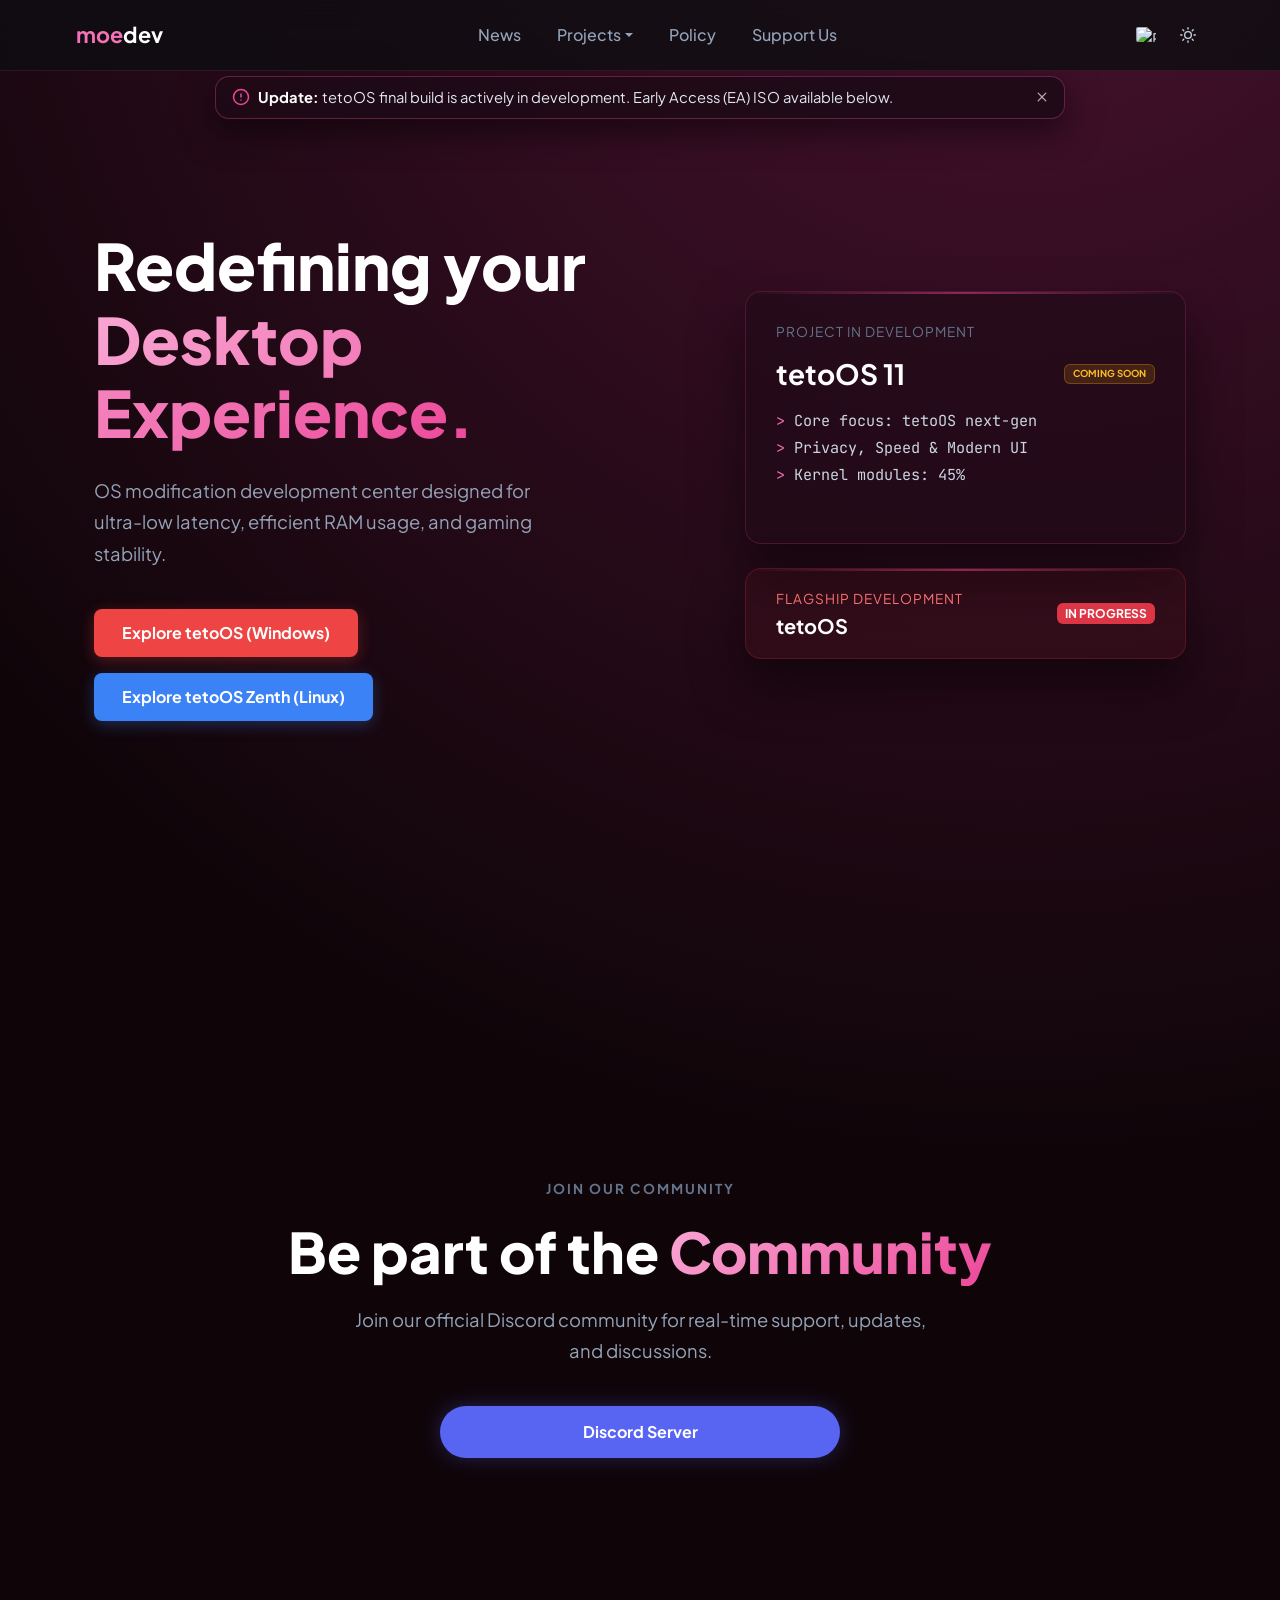
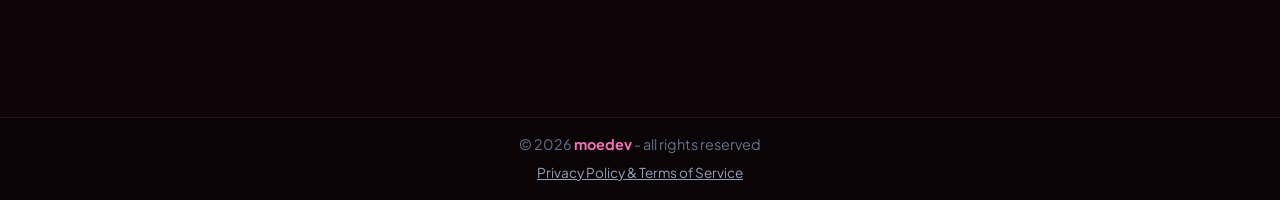
==== index.html @ bb1ecc6c "Add files via upload" ====
﻿<!DOCTYPE html>
<html lang="en">
<head>
    <meta charset="UTF-8">
    <meta name="viewport" content="width=device-width, initial-scale=1.0">
    <title>moedev & tetoOS - High Performance OS Modification & Tools</title>
    <meta name="description" content="moedev & tetoOS - Lightweight, debloated Windows and Linux OS modification development center. Optimized for ultra-low latency, low RAM usage, and gaming stability.">
    <meta name="keywords" content="tetoOS, moedev, Windows 10 LTSC mod, debloated Windows, custom Windows ISO, tpkg, package manager, low latency OS, gaming Windows, Kasane Teto, Zenth Linux">
    <meta name="author" content="moedev Project">
    <meta name="robots" content="index, follow, max-image-preview:large">
    <meta name="theme-color" content="#ec4899">
    <link rel="canonical" href="https://moedev.eu.org/">
    <link rel="icon" type="image/webp" href="img/t_ic.webp">

    <!-- OG -->
    <meta property="og:type" content="website">
    <meta property="og:url" content="https://moedev.eu.org/">
    <meta property="og:site_name" content="moedev Project">
    <meta property="og:title" content="moedev & tetoOS - Redefining your Desktop Experience">
    <meta property="og:description" content="OS modification development center designed for ultra-low latency, efficient RAM usage, and gaming stability.">
    <meta property="og:image" content="https://moedev.eu.org/img/t_ic.webp">
    <meta property="og:locale" content="en_US">

    <!-- Twitter -->
    <meta name="twitter:card" content="summary_large_image">
    <meta name="twitter:title" content="moedev & tetoOS - Redefining your Desktop Experience">
    <meta name="twitter:description" content="OS modification development center designed for ultra-low latency, efficient RAM usage, and gaming stability.">
    <meta name="twitter:image" content="https://moedev.eu.org/img/t_ic.webp">

    <!-- Schema.org -->
    <script type="application/ld+json">
    {
      "@context": "https://schema.org",
      "@type": "WebSite",
      "name": "moedev & tetoOS",
      "url": "https://moedev.eu.org/",
      "description": "OS modification development center designed for ultra-low latency, efficient RAM usage, and gaming stability.",
      "publisher": {
        "@type": "Organization",
        "name": "moedev Project",
        "logo": "https://moedev.eu.org/img/teto10.webp"
      }
    }
    </script>

    <!-- Preconnect -->
    <link rel="preconnect" href="https://cdn.jsdelivr.net">
    <link rel="preconnect" href="https://fonts.googleapis.com">
    <link rel="preconnect" href="https://fonts.gstatic.com" crossorigin>
    <link rel="preconnect" href="https://flagcdn.com">
    <!-- Bootstrap -->
    <link href="https://cdn.jsdelivr.net/npm/bootstrap@5.3.0/dist/css/bootstrap.min.css" rel="stylesheet">
    <!-- Fonts -->
    <link href="https://fonts.googleapis.com/css2?family=Plus+Jakarta+Sans:wght@400;500;700;800&family=JetBrains+Mono:wght@400;700&display=swap" rel="stylesheet">
    <link rel="stylesheet" href="css/main.css?v=2.7">
</head>
<body class="moe-theme">

    <!-- Navbar -->
    <nav id="main-nav"></nav>

    <!-- Notice -->
    <div class="floating-banner-container">
        <div class="alert alert-update fade show d-flex align-items-center mb-0" role="alert">
            <div class="banner-icon me-2 d-flex align-items-center" style="flex-shrink: 0;">
                <svg viewBox="0 0 24 24" width="18" height="18" fill="none" stroke="currentColor" stroke-width="2" stroke-linecap="round" stroke-linejoin="round">
                    <circle cx="12" cy="12" r="10"></circle>
                    <line x1="12" y1="8" x2="12" y2="12"></line>
                    <line x1="12" y1="16" x2="12.01" y2="16"></line>
                </svg>
            </div>
            <div class="banner-text flex-grow-1" data-i18n="global_update_notice">
                <strong>Update:</strong> tetoOS final build is actively in development. Early Access (EA) ISO available below.
            </div>
            <button type="button" class="btn-close banner-close-btn ms-2" data-bs-dismiss="alert" aria-label="Close"></button>
        </div>
    </div>

    <!-- Hero -->
    <main id="home-view">
        <div class="hero-wrapper container fade-in-smooth">
            <div class="row align-items-center w-100 m-0">
                <div class="col-lg-6 mb-5 mb-lg-0">
                    <!-- <div class="status-badge"><span class="dot"></span> <span data-i18n="badge_moedev_projects">MOEDEV PROJECTs</span></div> -->
                    <h1 class="main-title" data-i18n="hero_title">Redefining your<br><span class="text-gradient">Desktop Experience.</span></h1>
                    <p class="hero-desc" data-i18n="hero_desc">OS modification development center designed for ultra-low latency, efficient RAM usage, and gaming stability.</p>
                    <div class="d-flex flex-wrap gap-3">
                        <a href="teto.html" class="btn btn-primary-red" data-i18n="btn_explore_win">Explore tetoOS (Windows)</a>
                        <a href="zenth.html" class="btn btn-primary-blue" data-i18n="btn_explore_linux">Explore tetoOS Zenth (Linux)</a>
                    </div>
                </div>
                <div class="col-lg-6">
                    <div class="row gap-4 justify-content-end">
                        <div class="col-12 col-md-10">
                            <div class="glass-card">
                                <span class="system-label" data-i18n="card_dev_label">Project In Development</span>
                                <div class="d-flex justify-content-between align-items-center mb-3">
                                    <h3 class="m-0 fw-bold" style="color: #fff;">tetoOS 11</h3>
                                    <span class="badge badge-comingsoon" data-i18n="badge_coming_soon">COMING SOON</span>
                                </div>
                                <div class="system-font mb-4" data-i18n="card_teto11_desc">
                                    <span style="color: #10b981;">></span> Core focus: tetoOS next-gen<br>
                                    <span style="color: #10b981;">></span> Privacy, Speed & Modern UI<br>
                                    <span style="color: #10b981;">></span> Kernel modules: 45%<br>
                                </div>
                            </div>
                        </div>
                        <div class="col-12 col-md-10">
                            <div class="glass-card" style="padding: 20px 30px; background: rgba(239, 68, 68, 0.05); border-color: rgba(239, 68, 68, 0.2);">
                                <div class="d-flex justify-content-between align-items-center">
                                    <div>
                                        <span class="system-label" style="margin-bottom: 5px; color: #f87171;" data-i18n="card_stable_label">Flagship Development</span>
                                        <h5 class="m-0 fw-bold" style="color: #fff;">tetoOS</h5>
                                    </div>
                                    <span class="badge bg-danger" data-i18n="badge_in_progress">IN PROGRESS</span>
                                </div>
                            </div>
                        </div>
                    </div>
                </div>
            </div>
        </div>
    </main>

    <!-- Shared bottom -->
    <div id="shared-bottom-sections"></div>

    <!-- Modals -->
    <div id="shared-modals"></div>

    <script src="https://cdn.jsdelivr.net/npm/bootstrap@5.3.0/dist/js/bootstrap.bundle.min.js"></script>
    <script src="js/translations.js"></script>
    <script src="js/components.js"></script>
    <script src="js/theme.js"></script>
</body>
</html>
---- css/main.css ----
/* Main stylesheet bundle */
@import url('base.css?v=2.7');
@import url('layout.css?v=2.7');
@import url('components.css?v=2.7');
@import url('oobe.css?v=2.7');
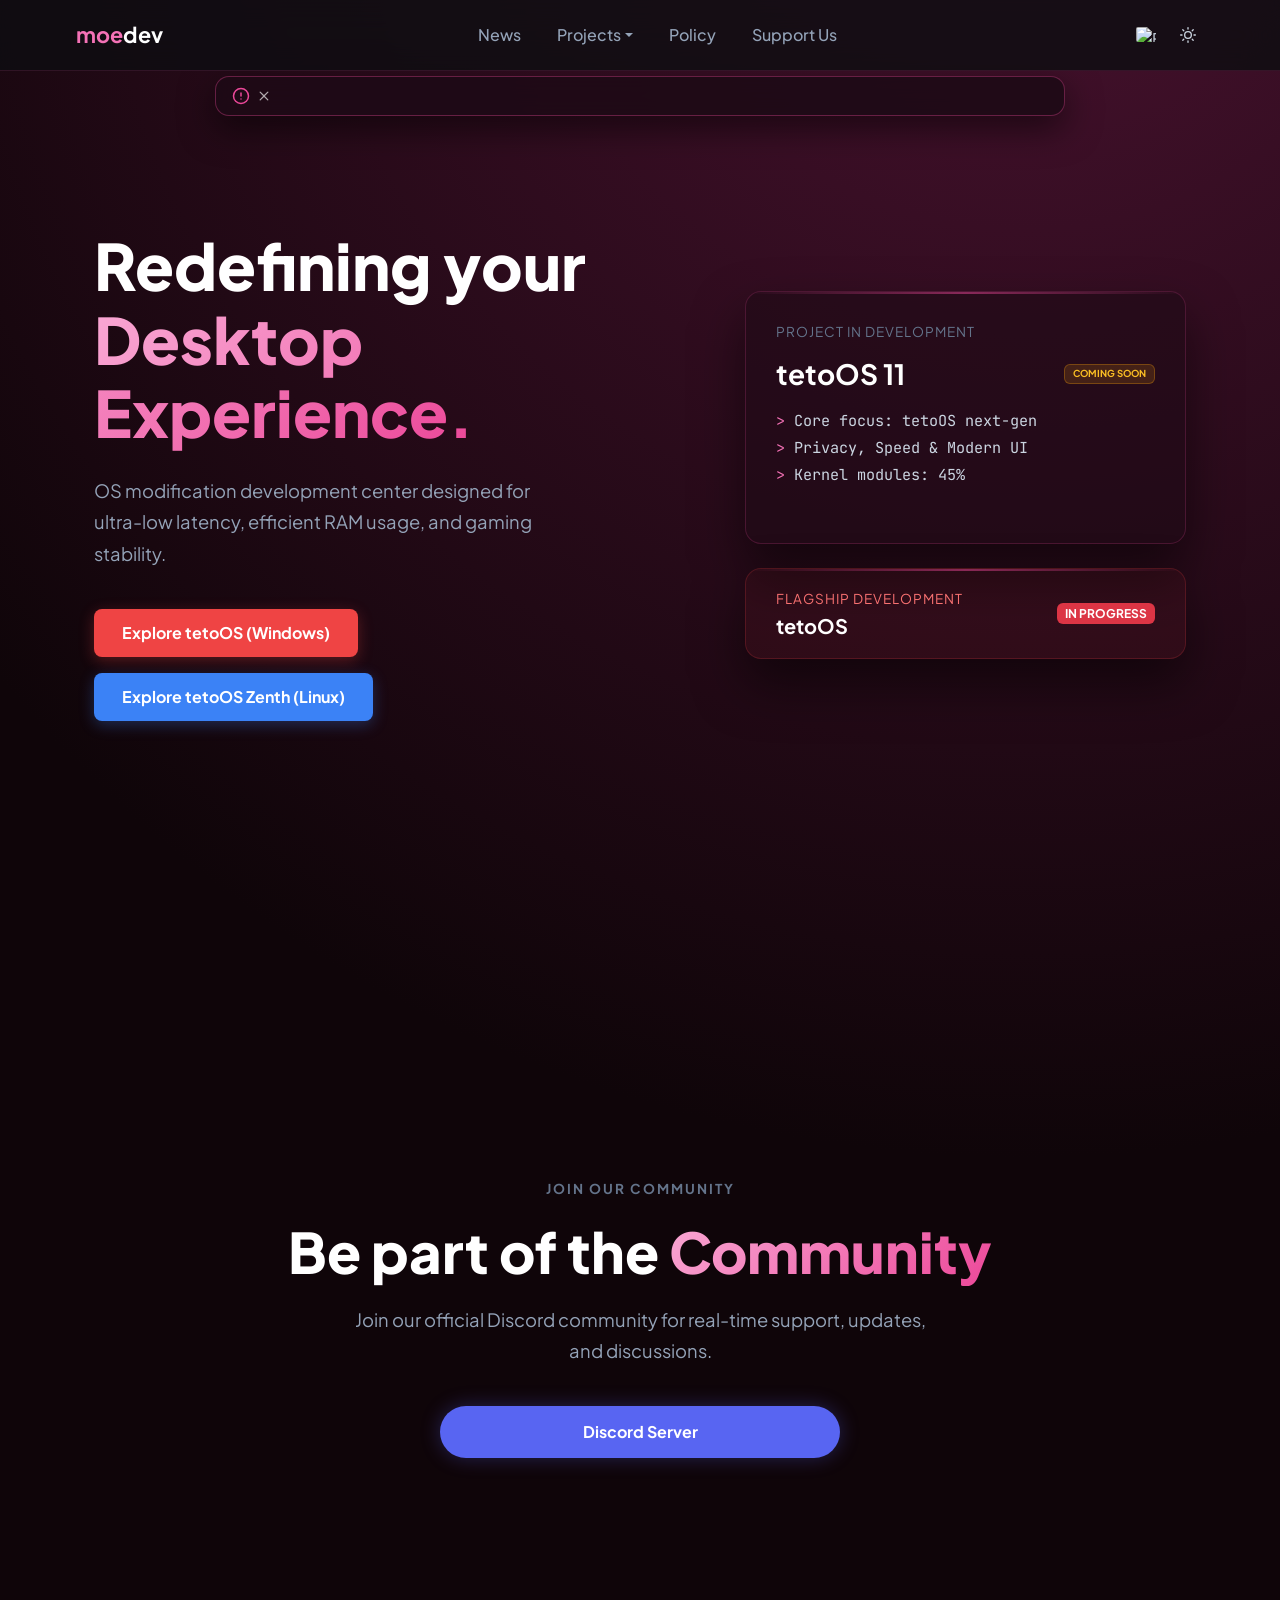
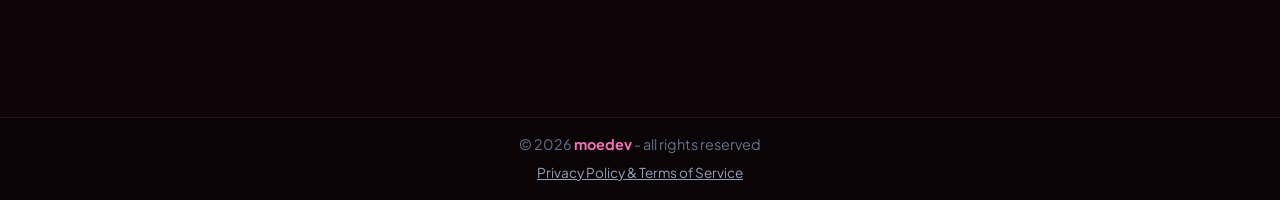
==== commit 49496484: "Update index.html" ====
--- a/index.html
+++ b/index.html
@@ -1,137 +1,137 @@
-﻿<!DOCTYPE html>
-<html lang="en">
-<head>
-    <meta charset="UTF-8">
-    <meta name="viewport" content="width=device-width, initial-scale=1.0">
-    <title>moedev & tetoOS - High Performance OS Modification & Tools</title>
-    <meta name="description" content="moedev & tetoOS - Lightweight, debloated Windows and Linux OS modification development center. Optimized for ultra-low latency, low RAM usage, and gaming stability.">
-    <meta name="keywords" content="tetoOS, moedev, Windows 10 LTSC mod, debloated Windows, custom Windows ISO, tpkg, package manager, low latency OS, gaming Windows, Kasane Teto, Zenth Linux">
-    <meta name="author" content="moedev Project">
-    <meta name="robots" content="index, follow, max-image-preview:large">
-    <meta name="theme-color" content="#ec4899">
-    <link rel="canonical" href="https://moedev.eu.org/">
-    <link rel="icon" type="image/webp" href="img/t_ic.webp">
-
-    <!-- OG -->
-    <meta property="og:type" content="website">
-    <meta property="og:url" content="https://moedev.eu.org/">
-    <meta property="og:site_name" content="moedev Project">
-    <meta property="og:title" content="moedev & tetoOS - Redefining your Desktop Experience">
-    <meta property="og:description" content="OS modification development center designed for ultra-low latency, efficient RAM usage, and gaming stability.">
-    <meta property="og:image" content="https://moedev.eu.org/img/t_ic.webp">
-    <meta property="og:locale" content="en_US">
-
-    <!-- Twitter -->
-    <meta name="twitter:card" content="summary_large_image">
-    <meta name="twitter:title" content="moedev & tetoOS - Redefining your Desktop Experience">
-    <meta name="twitter:description" content="OS modification development center designed for ultra-low latency, efficient RAM usage, and gaming stability.">
-    <meta name="twitter:image" content="https://moedev.eu.org/img/t_ic.webp">
-
-    <!-- Schema.org -->
-    <script type="application/ld+json">
-    {
-      "@context": "https://schema.org",
-      "@type": "WebSite",
-      "name": "moedev & tetoOS",
-      "url": "https://moedev.eu.org/",
-      "description": "OS modification development center designed for ultra-low latency, efficient RAM usage, and gaming stability.",
-      "publisher": {
-        "@type": "Organization",
-        "name": "moedev Project",
-        "logo": "https://moedev.eu.org/img/teto10.webp"
-      }
-    }
-    </script>
-
-    <!-- Preconnect -->
-    <link rel="preconnect" href="https://cdn.jsdelivr.net">
-    <link rel="preconnect" href="https://fonts.googleapis.com">
-    <link rel="preconnect" href="https://fonts.gstatic.com" crossorigin>
-    <link rel="preconnect" href="https://flagcdn.com">
-    <!-- Bootstrap -->
-    <link href="https://cdn.jsdelivr.net/npm/bootstrap@5.3.0/dist/css/bootstrap.min.css" rel="stylesheet">
-    <!-- Fonts -->
-    <link href="https://fonts.googleapis.com/css2?family=Plus+Jakarta+Sans:wght@400;500;700;800&family=JetBrains+Mono:wght@400;700&display=swap" rel="stylesheet">
-    <link rel="stylesheet" href="css/main.css?v=2.7">
-</head>
-<body class="moe-theme">
-
-    <!-- Navbar -->
-    <nav id="main-nav"></nav>
-
-    <!-- Notice -->
-    <div class="floating-banner-container">
-        <div class="alert alert-update fade show d-flex align-items-center mb-0" role="alert">
-            <div class="banner-icon me-2 d-flex align-items-center" style="flex-shrink: 0;">
-                <svg viewBox="0 0 24 24" width="18" height="18" fill="none" stroke="currentColor" stroke-width="2" stroke-linecap="round" stroke-linejoin="round">
-                    <circle cx="12" cy="12" r="10"></circle>
-                    <line x1="12" y1="8" x2="12" y2="12"></line>
-                    <line x1="12" y1="16" x2="12.01" y2="16"></line>
-                </svg>
-            </div>
-            <div class="banner-text flex-grow-1" data-i18n="global_update_notice">
-                <strong>Update:</strong> tetoOS final build is actively in development. Early Access (EA) ISO available below.
-            </div>
-            <button type="button" class="btn-close banner-close-btn ms-2" data-bs-dismiss="alert" aria-label="Close"></button>
-        </div>
-    </div>
-
-    <!-- Hero -->
-    <main id="home-view">
-        <div class="hero-wrapper container fade-in-smooth">
-            <div class="row align-items-center w-100 m-0">
-                <div class="col-lg-6 mb-5 mb-lg-0">
-                    <!-- <div class="status-badge"><span class="dot"></span> <span data-i18n="badge_moedev_projects">MOEDEV PROJECTs</span></div> -->
-                    <h1 class="main-title" data-i18n="hero_title">Redefining your<br><span class="text-gradient">Desktop Experience.</span></h1>
-                    <p class="hero-desc" data-i18n="hero_desc">OS modification development center designed for ultra-low latency, efficient RAM usage, and gaming stability.</p>
-                    <div class="d-flex flex-wrap gap-3">
-                        <a href="teto.html" class="btn btn-primary-red" data-i18n="btn_explore_win">Explore tetoOS (Windows)</a>
-                        <a href="zenth.html" class="btn btn-primary-blue" data-i18n="btn_explore_linux">Explore tetoOS Zenth (Linux)</a>
-                    </div>
-                </div>
-                <div class="col-lg-6">
-                    <div class="row gap-4 justify-content-end">
-                        <div class="col-12 col-md-10">
-                            <div class="glass-card">
-                                <span class="system-label" data-i18n="card_dev_label">Project In Development</span>
-                                <div class="d-flex justify-content-between align-items-center mb-3">
-                                    <h3 class="m-0 fw-bold" style="color: #fff;">tetoOS 11</h3>
-                                    <span class="badge badge-comingsoon" data-i18n="badge_coming_soon">COMING SOON</span>
-                                </div>
-                                <div class="system-font mb-4" data-i18n="card_teto11_desc">
-                                    <span style="color: #10b981;">></span> Core focus: tetoOS next-gen<br>
-                                    <span style="color: #10b981;">></span> Privacy, Speed & Modern UI<br>
-                                    <span style="color: #10b981;">></span> Kernel modules: 45%<br>
-                                </div>
-                            </div>
-                        </div>
-                        <div class="col-12 col-md-10">
-                            <div class="glass-card" style="padding: 20px 30px; background: rgba(239, 68, 68, 0.05); border-color: rgba(239, 68, 68, 0.2);">
-                                <div class="d-flex justify-content-between align-items-center">
-                                    <div>
-                                        <span class="system-label" style="margin-bottom: 5px; color: #f87171;" data-i18n="card_stable_label">Flagship Development</span>
-                                        <h5 class="m-0 fw-bold" style="color: #fff;">tetoOS</h5>
-                                    </div>
-                                    <span class="badge bg-danger" data-i18n="badge_in_progress">IN PROGRESS</span>
-                                </div>
-                            </div>
-                        </div>
-                    </div>
-                </div>
-            </div>
-        </div>
-    </main>
-
-    <!-- Shared bottom -->
-    <div id="shared-bottom-sections"></div>
-
-    <!-- Modals -->
-    <div id="shared-modals"></div>
-
-    <script src="https://cdn.jsdelivr.net/npm/bootstrap@5.3.0/dist/js/bootstrap.bundle.min.js"></script>
-    <script src="js/translations.js"></script>
-    <script src="js/components.js"></script>
-    <script src="js/theme.js"></script>
-</body>
-</html>
+<!DOCTYPE html>
+<html lang="en">
+<head>
+    <meta charset="UTF-8">
+    <meta name="viewport" content="width=device-width, initial-scale=1.0">
+    <title>moedev & tetoOS - High Performance OS Modification & Tools</title>
+    <meta name="description" content="moedev & tetoOS - Lightweight, debloated Windows and Linux OS modification development center. Optimized for ultra-low latency, low RAM usage, and gaming stability.">
+    <meta name="keywords" content="tetoOS, moedev, Windows 10 LTSC mod, debloated Windows, custom Windows ISO, tpkg, package manager, low latency OS, gaming Windows, Kasane Teto, Zenth Linux">
+    <meta name="author" content="moedev Project">
+    <meta name="robots" content="index, follow, max-image-preview:large">
+    <meta name="theme-color" content="#ec4899">
+    <link rel="canonical" href="https://moedev.eu.org/">
+    <link rel="icon" type="image/webp" href="img/t_ic.webp">
 
+    <!-- OG -->
+    <meta property="og:type" content="website">
+    <meta property="og:url" content="https://moedev.eu.org/">
+    <meta property="og:site_name" content="moedev Project">
+    <meta property="og:title" content="moedev & tetoOS - Redefining your Desktop Experience">
+    <meta property="og:description" content="OS modification development center designed for ultra-low latency, efficient RAM usage, and gaming stability.">
+    <meta property="og:image" content="https://moedev.eu.org/img/t_ic.webp">
+    <meta property="og:locale" content="en_US">
+
+    <!-- Twitter -->
+    <meta name="twitter:card" content="summary_large_image">
+    <meta name="twitter:title" content="moedev & tetoOS - Redefining your Desktop Experience">
+    <meta name="twitter:description" content="OS modification development center designed for ultra-low latency, efficient RAM usage, and gaming stability.">
+    <meta name="twitter:image" content="https://moedev.eu.org/img/t_ic.webp">
+
+    <!-- Schema.org -->
+    <script type="application/ld+json">
+    {
+      "@context": "https://schema.org",
+      "@type": "WebSite",
+      "name": "moedev & tetoOS",
+      "url": "https://moedev.eu.org/",
+      "description": "OS modification development center designed for ultra-low latency, efficient RAM usage, and gaming stability.",
+      "publisher": {
+        "@type": "Organization",
+        "name": "moedev Project",
+        "logo": "https://moedev.eu.org/img/teto10.webp"
+      }
+    }
+    </script>
+
+    <!-- Preconnect -->
+    <link rel="preconnect" href="https://cdn.jsdelivr.net">
+    <link rel="preconnect" href="https://fonts.googleapis.com">
+    <link rel="preconnect" href="https://fonts.gstatic.com" crossorigin>
+    <link rel="preconnect" href="https://flagcdn.com">
+    <!-- Bootstrap -->
+    <link href="https://cdn.jsdelivr.net/npm/bootstrap@5.3.0/dist/css/bootstrap.min.css" rel="stylesheet">
+    <!-- Fonts -->
+    <link href="https://fonts.googleapis.com/css2?family=Plus+Jakarta+Sans:wght@400;500;700;800&family=JetBrains+Mono:wght@400;700&display=swap" rel="stylesheet">
+    <link rel="stylesheet" href="css/main.css?v=2.7">
+</head>
+<body class="moe-theme">
+
+    <!-- Navbar -->
+    <nav id="main-nav"></nav>
+
+    <!-- Notice -->
+    <div class="floating-banner-container">
+        <div class="alert alert-update fade show d-flex align-items-center mb-0" role="alert">
+            <div class="banner-icon me-2 d-flex align-items-center" style="flex-shrink: 0;">
+                <svg viewBox="0 0 24 24" width="18" height="18" fill="none" stroke="currentColor" stroke-width="2" stroke-linecap="round" stroke-linejoin="round">
+                    <circle cx="12" cy="12" r="10"></circle>
+                    <line x1="12" y1="8" x2="12" y2="12"></line>
+                    <line x1="12" y1="16" x2="12.01" y2="16"></line>
+                </svg>
+            </div>
+            <!-- <div class="banner-text flex-grow-1" data-i18n="global_update_notice"> -->
+                <!-- <strong>Update:</strong> tetoOS final build is actively in development. Early Access (EA) ISO available below. -->
+            <!-- </div> -->
+            <button type="button" class="btn-close banner-close-btn ms-2" data-bs-dismiss="alert" aria-label="Close"></button>
+        </div>
+    </div>
+
+    <!-- Hero -->
+    <main id="home-view">
+        <div class="hero-wrapper container fade-in-smooth">
+            <div class="row align-items-center w-100 m-0">
+                <div class="col-lg-6 mb-5 mb-lg-0">
+                    <!-- <div class="status-badge"><span class="dot"></span> <span data-i18n="badge_moedev_projects">MOEDEV PROJECTs</span></div> -->
+                    <h1 class="main-title" data-i18n="hero_title">Redefining your<br><span class="text-gradient">Desktop Experience.</span></h1>
+                    <p class="hero-desc" data-i18n="hero_desc">OS modification development center designed for ultra-low latency, efficient RAM usage, and gaming stability.</p>
+                    <div class="d-flex flex-wrap gap-3">
+                        <a href="teto" class="btn btn-primary-red" data-i18n="btn_explore_win">Explore tetoOS (Windows)</a>
+                        <a href="zenth" class="btn btn-primary-blue" data-i18n="btn_explore_linux">Explore tetoOS Zenth (Linux)</a>
+                    </div>
+                </div>
+                <div class="col-lg-6">
+                    <div class="row gap-4 justify-content-end">
+                        <div class="col-12 col-md-10">
+                            <div class="glass-card">
+                                <span class="system-label" data-i18n="card_dev_label">Project In Development</span>
+                                <div class="d-flex justify-content-between align-items-center mb-3">
+                                    <h3 class="m-0 fw-bold" style="color: #fff;">tetoOS 11</h3>
+                                    <span class="badge badge-comingsoon" data-i18n="badge_coming_soon">COMING SOON</span>
+                                </div>
+                                <div class="system-font mb-4" data-i18n="card_teto11_desc">
+                                    <span style="color: #10b981;">></span> Core focus: tetoOS next-gen<br>
+                                    <span style="color: #10b981;">></span> Privacy, Speed & Modern UI<br>
+                                    <span style="color: #10b981;">></span> Kernel modules: 45%<br>
+                                </div>
+                            </div>
+                        </div>
+                        <div class="col-12 col-md-10">
+                            <div class="glass-card" style="padding: 20px 30px; background: rgba(239, 68, 68, 0.05); border-color: rgba(239, 68, 68, 0.2);">
+                                <div class="d-flex justify-content-between align-items-center">
+                                    <div>
+                                        <span class="system-label" style="margin-bottom: 5px; color: #f87171;" data-i18n="card_stable_label">Flagship Development</span>
+                                        <h5 class="m-0 fw-bold" style="color: #fff;">tetoOS</h5>
+                                    </div>
+                                    <span class="badge bg-danger" data-i18n="badge_in_progress">IN PROGRESS</span>
+                                </div>
+                            </div>
+                        </div>
+                    </div>
+                </div>
+            </div>
+        </div>
+    </main>
+
+    <!-- Shared bottom -->
+    <div id="shared-bottom-sections"></div>
+
+    <!-- Modals -->
+    <div id="shared-modals"></div>
+
+    <script src="https://cdn.jsdelivr.net/npm/bootstrap@5.3.0/dist/js/bootstrap.bundle.min.js"></script>
+    <script src="js/translations.js"></script>
+    <script src="js/components.js"></script>
+    <script src="js/theme.js"></script>
+</body>
+</html>
+
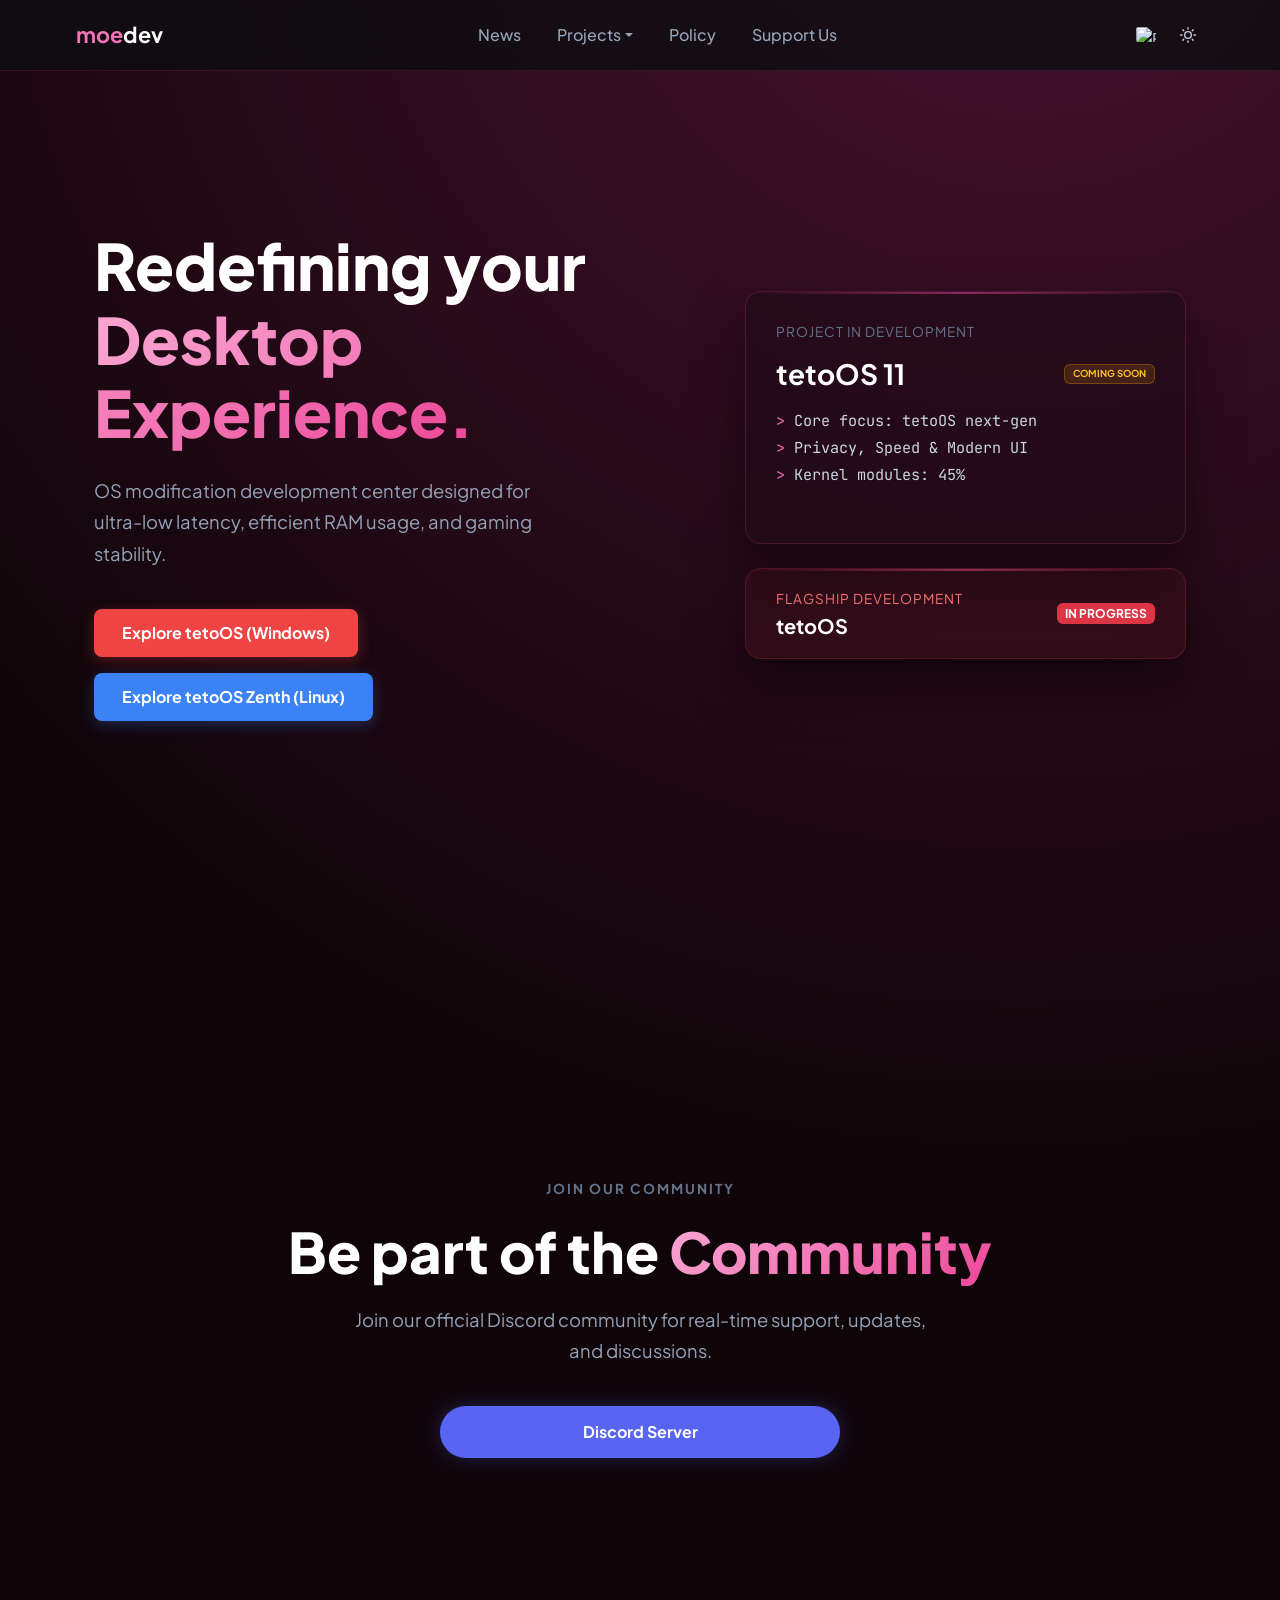
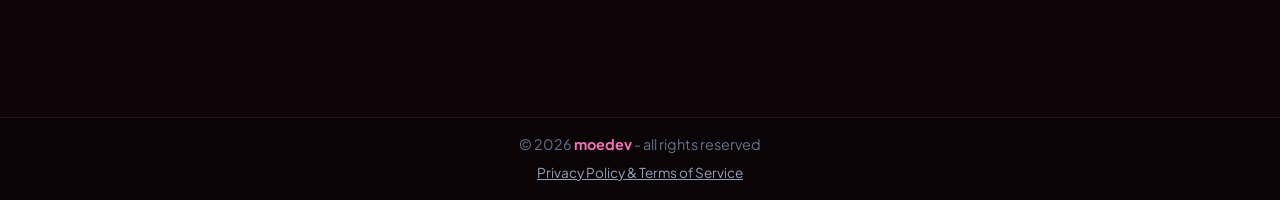
==== commit 2b9dcbbc: "Update index.html" ====
--- a/index.html
+++ b/index.html
@@ -60,21 +60,21 @@
     <nav id="main-nav"></nav>
 
     <!-- Notice -->
-    <div class="floating-banner-container">
-        <div class="alert alert-update fade show d-flex align-items-center mb-0" role="alert">
-            <div class="banner-icon me-2 d-flex align-items-center" style="flex-shrink: 0;">
-                <svg viewBox="0 0 24 24" width="18" height="18" fill="none" stroke="currentColor" stroke-width="2" stroke-linecap="round" stroke-linejoin="round">
-                    <circle cx="12" cy="12" r="10"></circle>
-                    <line x1="12" y1="8" x2="12" y2="12"></line>
-                    <line x1="12" y1="16" x2="12.01" y2="16"></line>
-                </svg>
-            </div>
+    <!-- <div class="floating-banner-container"> -->
+        <!-- <div class="alert alert-update fade show d-flex align-items-center mb-0" role="alert"> -->
+            <!-- <div class="banner-icon me-2 d-flex align-items-center" style="flex-shrink: 0;"> -->
+                <!-- <svg viewBox="0 0 24 24" width="18" height="18" fill="none" stroke="currentColor" stroke-width="2" stroke-linecap="round" stroke-linejoin="round"> -->
+                    <!-- <circle cx="12" cy="12" r="10"></circle> -->
+                    <!-- <line x1="12" y1="8" x2="12" y2="12"></line> -->
+                    <!-- <line x1="12" y1="16" x2="12.01" y2="16"></line> -->
+                <!-- </svg> -->
+            <!-- </div> -->
             <!-- <div class="banner-text flex-grow-1" data-i18n="global_update_notice"> -->
                 <!-- <strong>Update:</strong> tetoOS final build is actively in development. Early Access (EA) ISO available below. -->
             <!-- </div> -->
-            <button type="button" class="btn-close banner-close-btn ms-2" data-bs-dismiss="alert" aria-label="Close"></button>
-        </div>
-    </div>
+            <!-- <button type="button" class="btn-close banner-close-btn ms-2" data-bs-dismiss="alert" aria-label="Close"></button> -->
+        <!-- </div> -->
+    <!-- </div> -->
 
     <!-- Hero -->
     <main id="home-view">
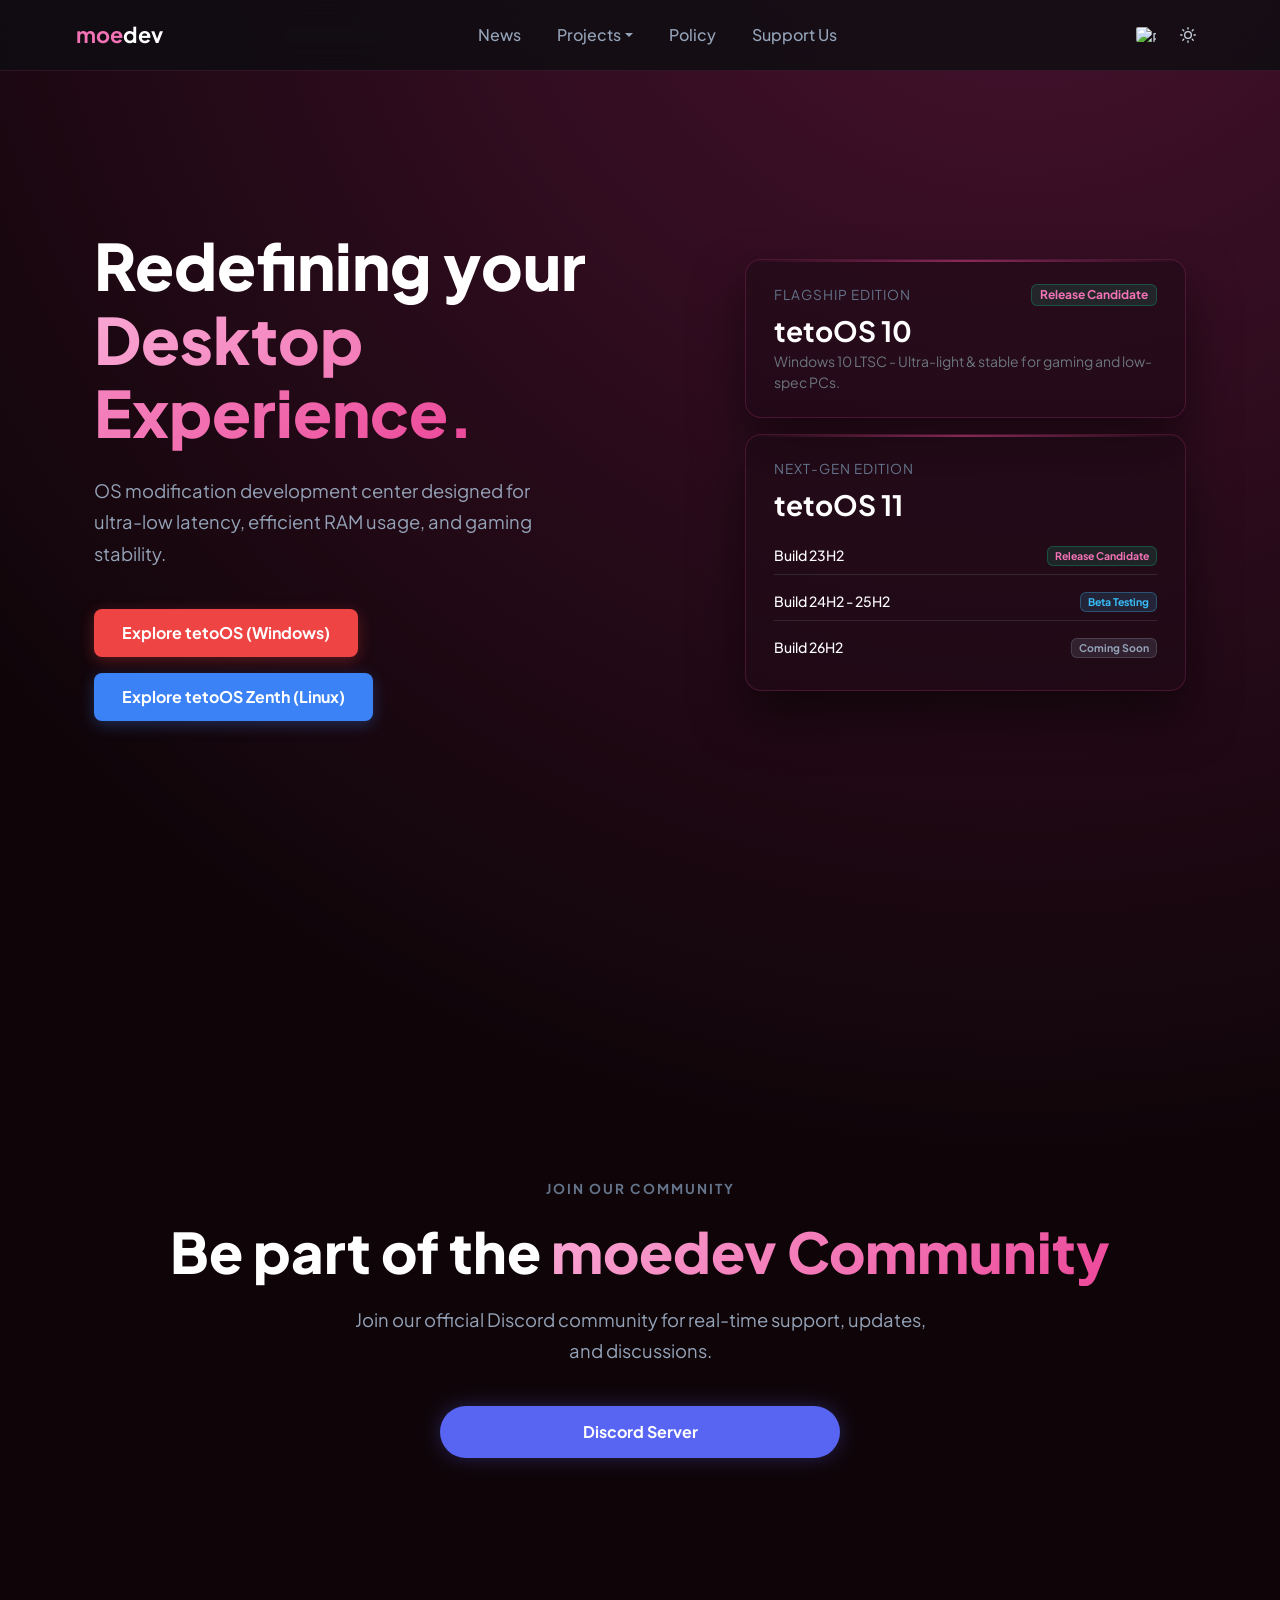
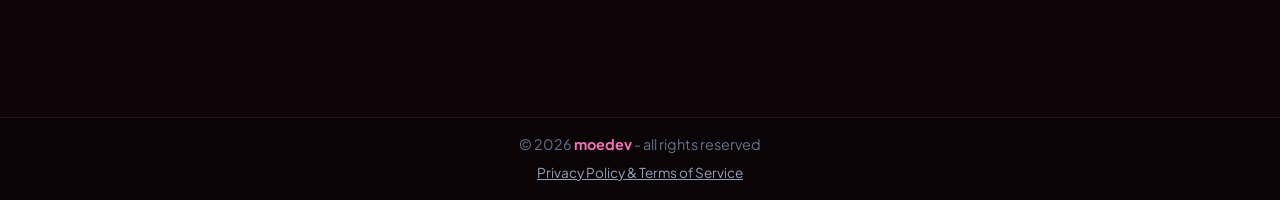
==== commit e4ab262a: "Add files via upload" ====
--- a/index.html
+++ b/index.html
@@ -1,4 +1,4 @@
-<!DOCTYPE html>
+﻿<!DOCTYPE html>
 <html lang="en">
 <head>
     <meta charset="UTF-8">
@@ -60,7 +60,7 @@
     <nav id="main-nav"></nav>
 
     <!-- Notice -->
-    <!-- <div class="floating-banner-container"> -->
+    <div class="floating-banner-container">
         <!-- <div class="alert alert-update fade show d-flex align-items-center mb-0" role="alert"> -->
             <!-- <div class="banner-icon me-2 d-flex align-items-center" style="flex-shrink: 0;"> -->
                 <!-- <svg viewBox="0 0 24 24" width="18" height="18" fill="none" stroke="currentColor" stroke-width="2" stroke-linecap="round" stroke-linejoin="round"> -->
@@ -74,7 +74,7 @@
             <!-- </div> -->
             <!-- <button type="button" class="btn-close banner-close-btn ms-2" data-bs-dismiss="alert" aria-label="Close"></button> -->
         <!-- </div> -->
-    <!-- </div> -->
+    </div>
 
     <!-- Hero -->
     <main id="home-view">
@@ -90,29 +90,37 @@
                     </div>
                 </div>
                 <div class="col-lg-6">
-                    <div class="row gap-4 justify-content-end">
+                    <div class="row gap-3 justify-content-end">
                         <div class="col-12 col-md-10">
-                            <div class="glass-card">
-                                <span class="system-label" data-i18n="card_dev_label">Project In Development</span>
-                                <div class="d-flex justify-content-between align-items-center mb-3">
-                                    <h3 class="m-0 fw-bold" style="color: #fff;">tetoOS 11</h3>
-                                    <span class="badge badge-comingsoon" data-i18n="badge_coming_soon">COMING SOON</span>
+                            <!-- 1. tetoOS 10 (Flagship) -->
+                            <div class="glass-card mb-3" style="padding: 24px 28px;">
+                                <div class="d-flex justify-content-between align-items-center mb-2">
+                                    <span class="system-label m-0" data-i18n="card_teto10_label">Flagship Edition</span>
+                                    <span class="badge" style="background: rgba(16, 185, 129, 0.15); color: #10b981; border: 1px solid rgba(16, 185, 129, 0.3);" data-i18n="badge_rc">Release Candidate</span>
                                 </div>
-                                <div class="system-font mb-4" data-i18n="card_teto11_desc">
-                                    <span style="color: #10b981;">></span> Core focus: tetoOS next-gen<br>
-                                    <span style="color: #10b981;">></span> Privacy, Speed & Modern UI<br>
-                                    <span style="color: #10b981;">></span> Kernel modules: 45%<br>
+                                <h3 class="m-0 fw-bold text-white mb-1">tetoOS 10</h3>
+                                <p class="text-secondary small m-0" data-i18n="card_teto10_desc">Windows 10 LTSC - Ultra-light & stable for gaming and low-spec PCs.</p>
+                            </div>
+
+                            <!-- 2. tetoOS 11 (Next-Gen) -->
+                            <div class="glass-card" style="padding: 24px 28px;">
+                                <div class="mb-2">
+                                    <span class="system-label m-0" data-i18n="card_teto11_label">Next-Gen Edition</span>
                                 </div>
-                            </div>
-                        </div>
-                        <div class="col-12 col-md-10">
-                            <div class="glass-card" style="padding: 20px 30px; background: rgba(239, 68, 68, 0.05); border-color: rgba(239, 68, 68, 0.2);">
-                                <div class="d-flex justify-content-between align-items-center">
-                                    <div>
-                                        <span class="system-label" style="margin-bottom: 5px; color: #f87171;" data-i18n="card_stable_label">Flagship Development</span>
-                                        <h5 class="m-0 fw-bold" style="color: #fff;">tetoOS</h5>
+                                <h3 class="m-0 fw-bold text-white mb-3">tetoOS 11</h3>
+                                <div class="d-flex flex-column gap-2 small">
+                                    <div class="d-flex justify-content-between align-items-center py-2 border-bottom border-secondary border-opacity-25">
+                                        <span class="text-white fw-medium">Build 23H2</span>
+                                        <span class="badge" style="background: rgba(16, 185, 129, 0.15); color: #10b981; border: 1px solid rgba(16, 185, 129, 0.3);" data-i18n="badge_rc">Release Candidate</span>
                                     </div>
-                                    <span class="badge bg-danger" data-i18n="badge_in_progress">IN PROGRESS</span>
+                                    <div class="d-flex justify-content-between align-items-center py-2 border-bottom border-secondary border-opacity-25">
+                                        <span class="text-white fw-medium">Build 24H2 - 25H2</span>
+                                        <span class="badge" style="background: rgba(56, 189, 248, 0.15); color: #38bdf8; border: 1px solid rgba(56, 189, 248, 0.3);" data-i18n="badge_beta">Beta Testing</span>
+                                    </div>
+                                    <div class="d-flex justify-content-between align-items-center py-2">
+                                        <span class="text-white fw-medium">Build 26H2</span>
+                                        <span class="badge" style="background: rgba(148, 163, 184, 0.15); color: #94a3b8; border: 1px solid rgba(148, 163, 184, 0.25);" data-i18n="badge_coming_soon">Coming Soon</span>
+                                    </div>
                                 </div>
                             </div>
                         </div>
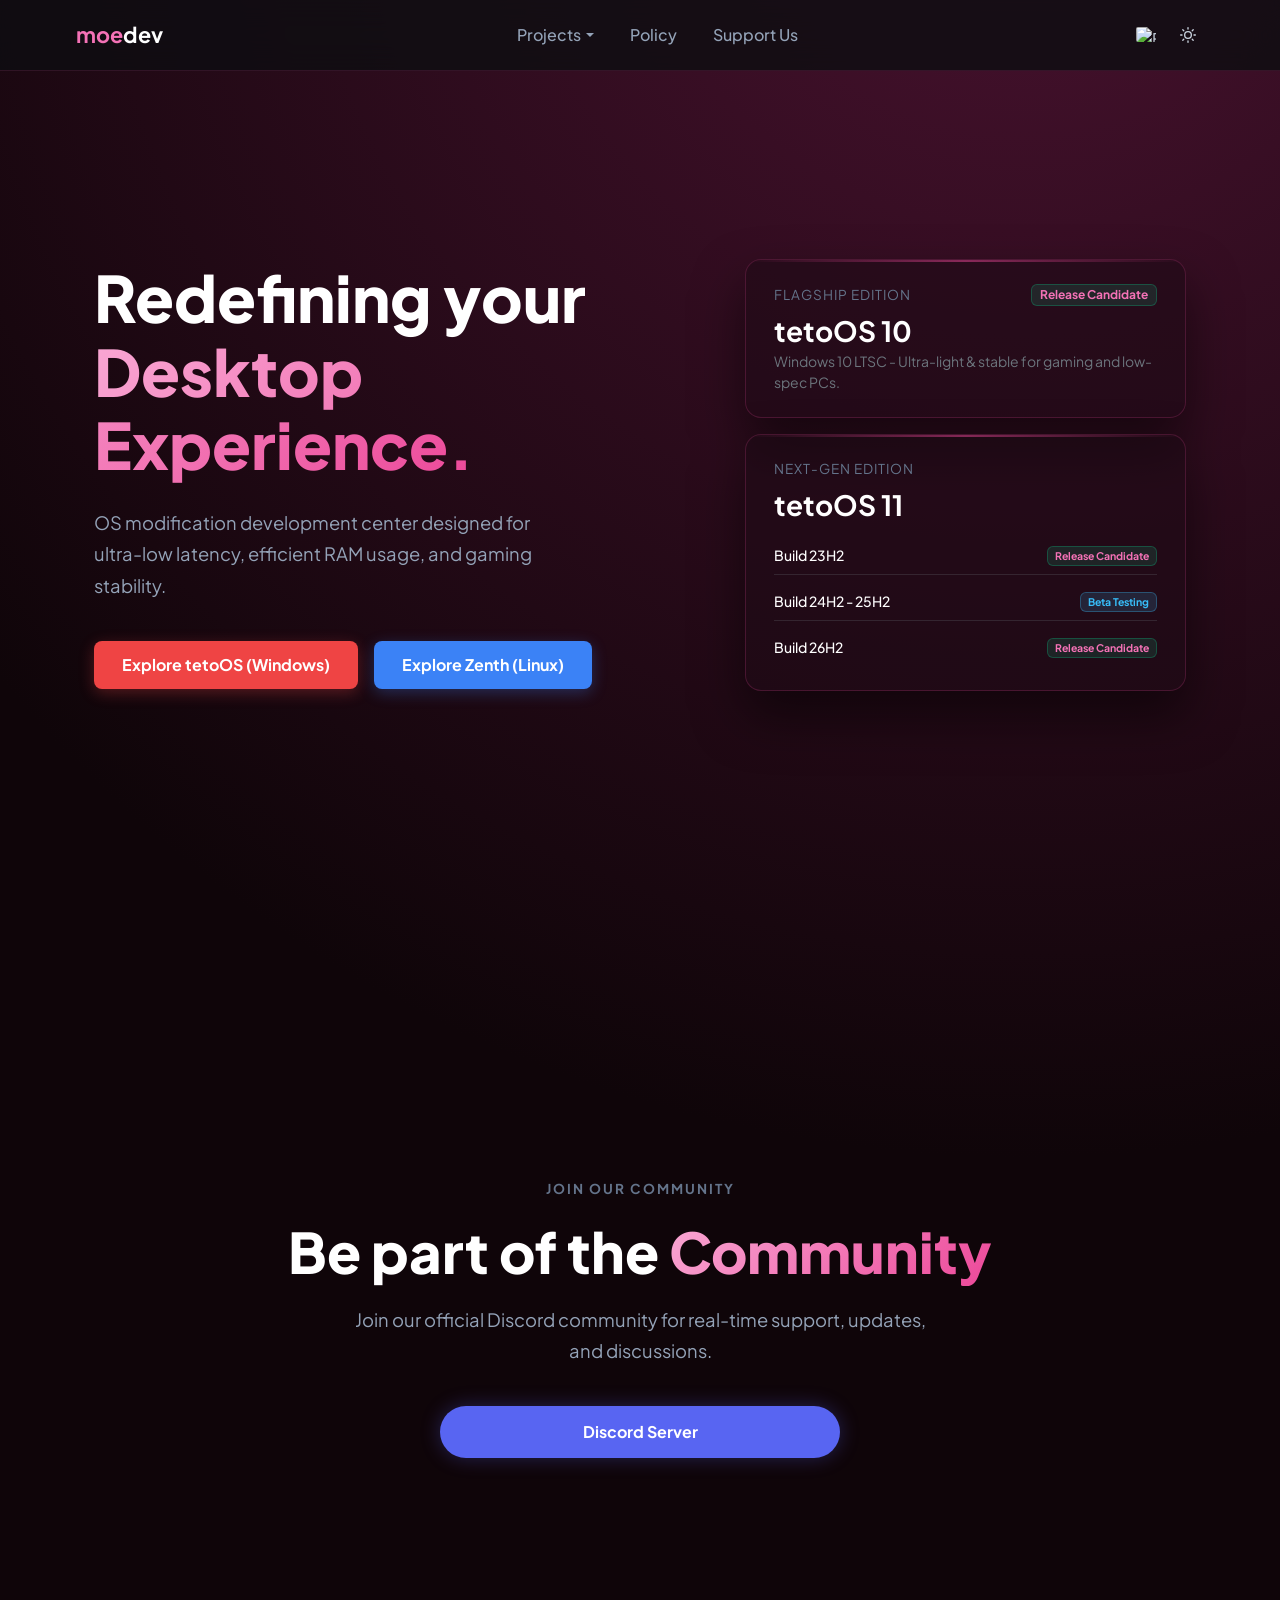
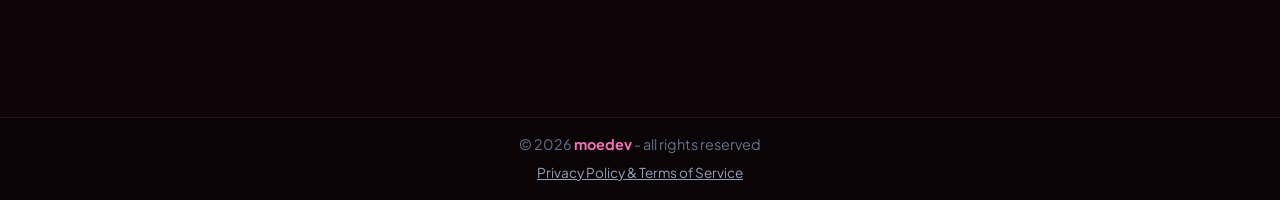
==== commit c5bba121: "Add files via upload" ====
--- a/index.html
+++ b/index.html
@@ -86,7 +86,7 @@
                     <p class="hero-desc" data-i18n="hero_desc">OS modification development center designed for ultra-low latency, efficient RAM usage, and gaming stability.</p>
                     <div class="d-flex flex-wrap gap-3">
                         <a href="teto" class="btn btn-primary-red" data-i18n="btn_explore_win">Explore tetoOS (Windows)</a>
-                        <a href="zenth" class="btn btn-primary-blue" data-i18n="btn_explore_linux">Explore tetoOS Zenth (Linux)</a>
+                        <a href="zenth" class="btn btn-primary-blue" data-i18n="btn_explore_linux">Explore Zenth (Linux)</a>
                     </div>
                 </div>
                 <div class="col-lg-6">
@@ -119,7 +119,7 @@
                                     </div>
                                     <div class="d-flex justify-content-between align-items-center py-2">
                                         <span class="text-white fw-medium">Build 26H2</span>
-                                        <span class="badge" style="background: rgba(148, 163, 184, 0.15); color: #94a3b8; border: 1px solid rgba(148, 163, 184, 0.25);" data-i18n="badge_coming_soon">Coming Soon</span>
+                                        <span class="badge" style="background: rgba(16, 185, 129, 0.15); color: #10b981; border: 1px solid rgba(16, 185, 129, 0.3);" data-i18n="badge_rc">Release Candidate</span>
                                     </div>
                                 </div>
                             </div>
@@ -137,7 +137,8 @@
     <div id="shared-modals"></div>
 
     <script src="https://cdn.jsdelivr.net/npm/bootstrap@5.3.0/dist/js/bootstrap.bundle.min.js"></script>
-    <script src="js/translations.js"></script>
+    <script src="js/translations.js"></script>
+    <script src="js/translations_index.js"></script>
     <script src="js/components.js"></script>
     <script src="js/theme.js"></script>
 </body>
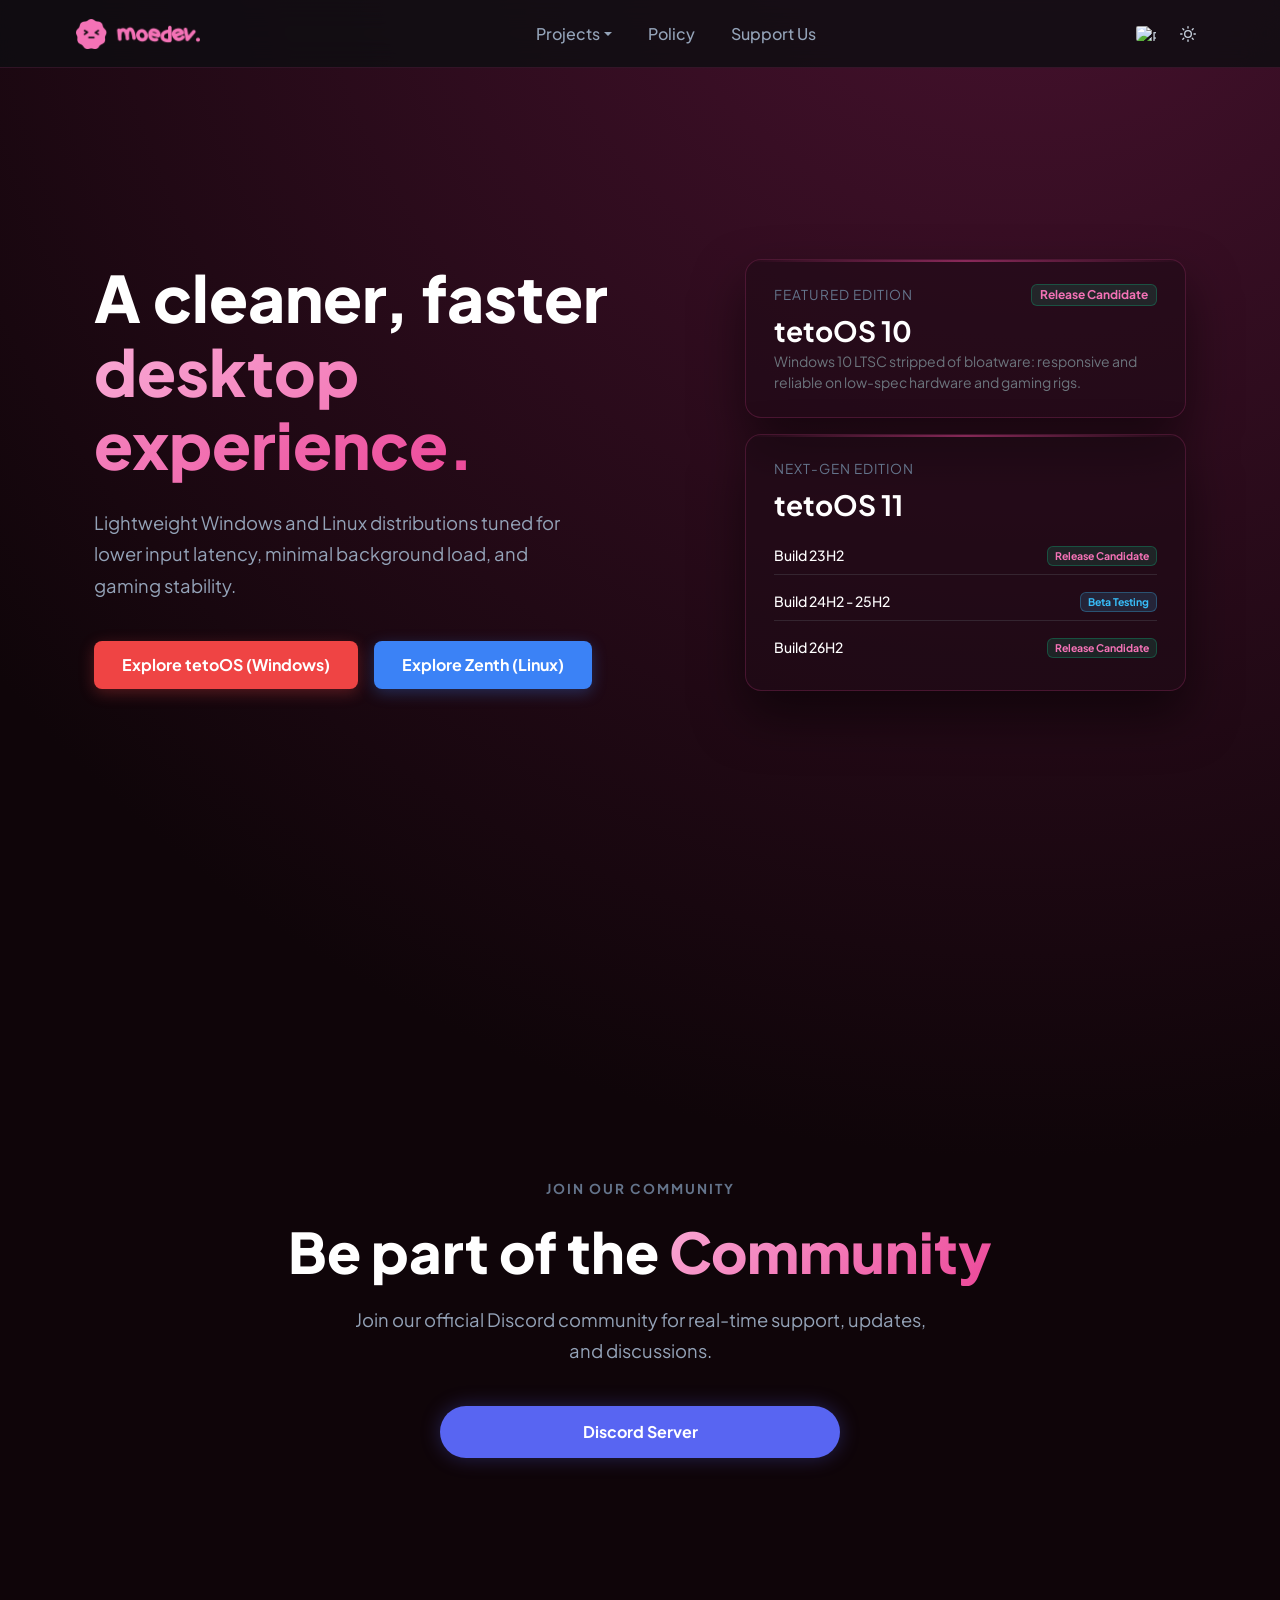
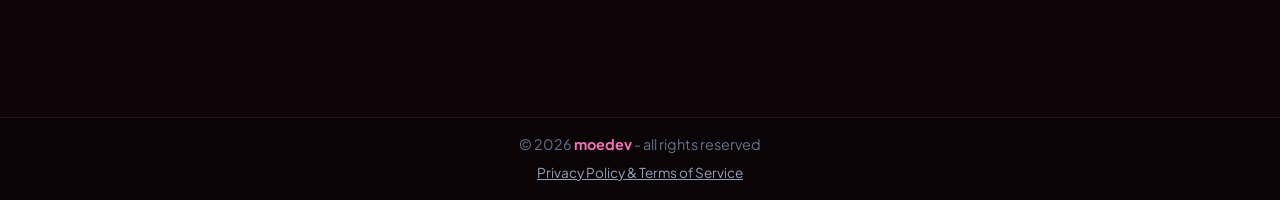
==== commit fec2b3fa: "Add files via upload" ====
--- a/index.html
+++ b/index.html
@@ -52,7 +52,7 @@
     <link href="https://cdn.jsdelivr.net/npm/bootstrap@5.3.0/dist/css/bootstrap.min.css" rel="stylesheet">
     <!-- Fonts -->
     <link href="https://fonts.googleapis.com/css2?family=Plus+Jakarta+Sans:wght@400;500;700;800&family=JetBrains+Mono:wght@400;700&display=swap" rel="stylesheet">
-    <link rel="stylesheet" href="css/main.css?v=2.7">
+    <link rel="stylesheet" href="css/main.css?v=2.8">
 </head>
 <body class="moe-theme">
 
@@ -137,7 +137,7 @@
     <div id="shared-modals"></div>
 
     <script src="https://cdn.jsdelivr.net/npm/bootstrap@5.3.0/dist/js/bootstrap.bundle.min.js"></script>
-    <script src="js/translations.js"></script>
+    <script src="js/translations.js"></script>
     <script src="js/translations_index.js"></script>
     <script src="js/components.js"></script>
     <script src="js/theme.js"></script>
